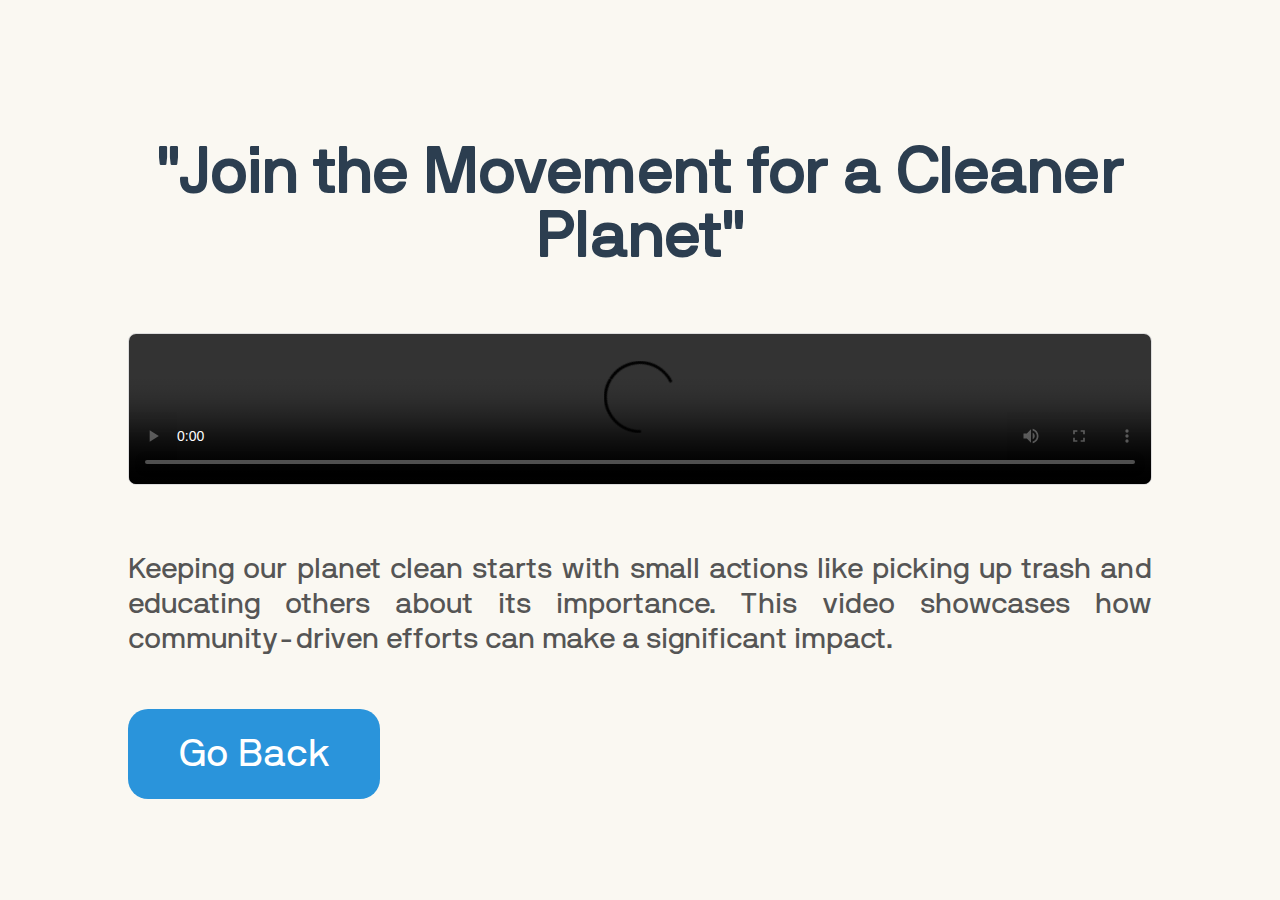
==== blog-cleanup.html @ ae7eabc6 "files added" ====
<!DOCTYPE html>
<html lang="en">
  <head>
    <meta charset="UTF-8" />
    <meta name="viewport" content="width=device-width, initial-scale=1.0" />
    <title>Cleanup Blog</title>
    <link rel="stylesheet" href="styles.css" />
    <link rel="stylesheet" href="blog.css" />
  </head>
  <body>
    <div class="blog-container">
      <h1>"Join the Movement for a Cleaner Planet"</h1>
      <video controls src="./77247-561990865.mp4"></video>
      <p>
        Keeping our planet clean starts with small actions like picking up trash
        and educating others about its importance. This video showcases how
        community-driven efforts can make a significant impact.
      </p>
      <a href="javascript:history.back()">Go Back</a>
    </div>
  </body>
</html>
---- styles.css ----
@font-face {
  font-family: begota display;
  src: url(./Begota\ Display.ttf);
}

@font-face {
  font-family: lucky daddy;
  src: url(./Lucky\ Daddy.ttf);
}

@font-face {
  font-family: mango juice;
  src: url(./Mango\ Juice.ttf);
}

@font-face {
  font-family: nb international regular;
  src: url(./NB\ International\ Regular.ttf);
}

* {
  margin: 0;
  padding: 0;
  box-sizing: border-box;
}

html,
body {
  height: 100%;
  width: 100%;
  background-color: #faf8f2;
  scroll-behavior: smooth;
}

.swiper-container {
  width: 100%;
  height: 50vh;
  overflow: hidden;
}

.swiper-wrapper {
  display: flex;
  transition-timing-function: linear;
}

.swiper-slide {
  background-position: center;
  background-size: cover;
  flex-shrink: 0;
  width: 33.33%;
  height: 100%;
}

#page1 {
  height: 100vh;
  width: 100%;
  background-color: #faf8f2;
  position: relative;
  text-decoration: none;
}

#cursor {
  height: 7.5vw;
  width: 7.5vw;
  background-color: #ff5f38;
  border-radius: 50%;
  position: fixed;
  z-index: 9;
  display: flex;
  align-items: center;
  justify-content: center;
  transform: translate(-100%, -100%);
}

#cursor h5 {
  font-family: "Lucky Daddy";
  font-size: 1.1vw;
  font-weight: 500;
}

#page1 video {
  height: 100%;
  width: 100%;
  object-fit: cover;
  position: absolute;
}

#page1-content {
  height: 100%;
  width: 100%;
  position: relative;
  z-index: 10;
  color: #fff;
  display: flex;
  flex-direction: column;
  align-items: center;
  justify-content: space-between;
}

.first {
  display: flex;
  height: 16vh;
  width: 100%;
  padding: 3vw 3vw;
  justify-content: space-between;
}

.logo h3 {
  font-family: "picarose";
  letter-spacing: 1.5px;
  font-size: 1.4vw;
  color: #fff;
}

.first a {
  text-decoration: none;
}

.nav-link {
  list-style: none;
  position: relative;
}

.drop-down {
  list-style: none;
  display: block;
  position: absolute;
  top: 100%;
  right: -1.5vw;
  padding: 15px;
  font-family: "NB International Regular";
  z-index: 10;
  opacity: 0;
  visibility: hidden;
  transform: translateY(-10px);
  transition: all 0.3s ease-in-out; /* Smooth animasiya */
}
.nav-link:hover .drop-down {
  opacity: 1;
  visibility: visible;
  transform: translateY(0);
}

.drop-down li {
  margin: 10px 0;
}

.drop-down h5 a {
  color: #fff;
  font-size: 1.4vw;
  font-weight: 100;
  text-decoration: none;
}

.drop-down h5 a:hover {
  color: #000000;
  text-decoration: underline;
}

.nav-link:hover .drop-down {
  display: block;
}

.nav-link h4 {
  font-family: "NB International Regular";
  letter-spacing: 1.5px;
  font-size: 1.4vw;
  text-transform: uppercase;
  font-weight: 100;
  cursor: pointer;
  text-shadow: 2px 2px 5px rgba(0, 0, 0, 0.5);
}

#page1-content h1 {
  display: flex;
  font-family: "NB International Regular";
  font-weight: 100;
  font-size: 20vw;
  line-height: 23vw;
}

#page2 {
  font-family: "NB International Regular";
  height: 100%;
  width: 100%;
  position: relative;
  padding: 7vw 3vw 12vw 3vw;
}

#page2-top {
  display: flex;
  align-items: center;
  justify-content: space-between;
  padding-bottom: 2vw;
  margin-bottom: 5vw;
  border-bottom: 1vw;
  border-bottom: 1px solid #000;
}

#page2-top h3 {
  font-size: 1.7vw;
  font-weight: 100;
  width: 26%;
}

#page2-top h4 {
  font-size: 1.7vw;
  font-weight: 100;
}

.elem {
  overflow: hidden;
}

.elem h1 {
  width: 90vw;
  text-align: center;
  font-size: 4.7vw;
  font-weight: 100;
}

#page3 {
  font-family: "Mango Juice";
  height: 100%;
  width: 100%;
  position: relative;
  padding: 5vw 3vw;
}

#page3-top {
  text-align: center;
}

#page3-top h4 {
  margin-bottom: 2vw;
  font-size: 1.6vw;
  font-weight: 500;
}

#page3-top h4 span {
  margin-right: 7px;
  border-radius: 20px;
  padding: 4px 10px;
  background-color: #000;
  color: #fff;
  font-size: 1.2vw;
}

#page3-top h2 {
  text-decoration-line: underline;
  text-decoration-thickness: 2px;
  text-decoration-style: solid;
  font-size: 5vw;
  font-weight: 500;
}

#page3-elements {
  height: 50vw;
  width: 100%;
  margin-top: 8vw;
  display: flex;
  align-items: center;
  justify-content: space-between;
}

#page3-elements .box {
  height: 40vw;
  width: 32.5%;
  position: relative;
}

#page3-elements .box video {
  height: 100%;
  width: 100%;
  object-fit: cover;
  object-position: center;
}

#page3-elements .box .video-2 {
  height: 100%;
  width: 100%;
  object-fit: cover;
  object-position: left;
}

#page3-elements .box img {
  position: absolute;
  height: 100%;
  width: 100%;
  object-fit: cover;
  object-position: center;
  transition: all linear 1s;
}

#page3-elements .box:hover img {
  opacity: 0;
}

#page4 {
  height: 100%;
  width: 100%;
  position: relative;
  font-family: "NB International Regular";
  padding: 7vw 3vw;
}

#page4-top {
  padding-bottom: 2vw;
  margin-bottom: 5vw;
  border-bottom: 1vw;
  border-bottom: 1px solid #000;
}

#page4-top h3 {
  font-size: 1.7vw;
  font-weight: 100;
  width: 32%;
}

.textarea {
  overflow: hidden;
}

.textarea h1 {
  width: 90vw;
  text-align: center;
  font-size: 4.7vw;
  font-weight: 100;
}

#page5 {
  overflow: hidden;
  height: 100%;
  width: 100%;
  position: relative;
  padding: 4vw 0;
  margin: 0 auto;
}

#page5 h1 {
  font-family: "Begota Display";
  font-weight: 100;
  font-size: 2.2vw;
  border-bottom: 1px solid #000;
  width: 95%;
  margin-left: 2%;
  margin-bottom: 4%;
}

#page5 h2 {
  font-family: "Begota Display";
  font-weight: 100;
  font-size: 3vw;
  width: 95%;
  margin-left: 2%;
}

#page6 {
  font-family: "NB International Regular";
  height: 100%;
  width: 100%;
  position: relative;
  padding: 13vw 3vw;
}

#page6-top {
  text-align: center;
  align-items: center;
}

#page6-top h4 {
  font-size: 1.6vw;
  font-weight: 500;
}

#page6-top h2 {
  text-decoration-line: underline;
  text-decoration-thickness: 2px;
  text-decoration-style: solid;
  font-size: 4vw;
  font-weight: 500;
}

.customers-container {
  display: grid;
  grid-template-columns: repeat(auto-fit, minmax(30.6vw, auto));
  gap: 1.8vw;
  margin-top: 5vw;
}
.customers-container .box {
  display: flex;
  flex-direction: column;
  padding: 3vw;
  box-shadow: 2px 2px 5px rgba(0, 0, 0, 0.5);
  text-align: center;
  align-items: center;
  border-radius: 20px;
  justify-content: space-between;
}

.stars .bx {
  font-size: 2vw;
  color: #000000;
}

.customers-container .box p {
  font-size: 2vw;
  padding-bottom: 1vw;
}

.customers-container .box h2 {
  font-size: 1.4vw;
  font-weight: 100;
  margin: 0.2vw 0 0.2vw;
  padding-top: 1vw;
}

.customers-container .box img {
  width: 10vw;
  height: 10vw;
  object-fit: cover;
}

.customers-container .box:hover {
  background-color: #718e5d;
  transition: 0.2s all linear;
}

.modal {
  font-family: "Begota Display";
  display: none;
  position: fixed;
  z-index: 1000;
  top: 0;
  left: 0;
  width: 100%;
  height: 100%;
  background-color: rgba(0, 0, 0, 0.8);
  justify-content: center;
  align-items: center;
}

.modal-content img {
  width: 20vw;
  height: 15vw;
  object-fit: cover;
  border-radius: 10px;
}

.modal-content p {
  font-size: 2vw;
  margin-bottom: 1vw;
}

.modal-content h2 {
  margin-top: 1vw;
  font-size: 2vw;
}

.modal-content {
  background: #fff;
  padding: 6vw;
  border-radius: 10px;
  width: 50vw;
  text-align: center;
  position: relative;
}

.close-btn {
  position: absolute;
  top: 10px;
  right: 20px;
  font-size: 4vw;
  cursor: pointer;
}

#modal-box-container {
  display: flex;
  flex-direction: column;
  align-items: center;
  text-align: center;
}

.footer {
  font-family: "NB International Regular";
  color: #faf8f2;
  height: 100%;
  width: 100%;
  background-color: #0c0c0c;
  position: relative;
  display: flex;
  gap: 3vw;
  margin-top: 2vw;
  padding: 6vw 3vw;
  justify-content: space-between;
}

.footer-box h2 {
  font-size: 2.1vw;
  font-weight: 100;
  margin-bottom: 3vw;
}

.footer-box p {
  width: 30vw;
  font-size: 1.6vw;
  margin-bottom: 5vw;
}

.social {
  display: flex;
  align-items: center;
  column-gap: 1vw;
}

.social a .bx {
  font-size: 2.5vw;
  color: #000000;
  padding: 1.3vw;
  background: #718e5d;
  border-radius: 15px;
}

.social a .bx:hover {
  background-color: #e0e0e0;
  color: #718e5d;
}

.footer-box h3 {
  font-size: 2vw;
  font-weight: 100;
  margin-bottom: 3vw;
}

.footer-box li a {
  text-decoration: none;
  color: #333;
}

.footer-box li {
  width: 10vw;
  font-size: 1.4vw;
  list-style: none;
}

.footer-box li a:hover {
  color: #ff5f38;
}

.contact {
  display: flex;
  flex-direction: column;
  row-gap: 1vw;
  width: 26vw;
}

.contact span {
  font-size: 2vw;
  display: flex;
  align-items: center;
}

.contact i {
  font-size: 1.8vw;
  margin-right: 0.5vw;
}

#loader {
  font-family: "picarose";
  letter-spacing: 1.5px;
  height: 100%;
  width: 100%;
  position: fixed;
  top: 0;
  background-color: #000;
  z-index: 102;
  display: flex;
  align-items: center;
  justify-content: center;
  color: #fff;
  gap: 10px;
}

#loader h3 {
  font-weight: 200;
  font-size: 2vw;
}

#page8 {
  font-family: "picarose";

  height: 100%;
  width: 100%;
  position: relative;
  padding: 0 3vw 5vw 3vw;
}

.eco-info {
  text-align: center;
  overflow: hidden;
  margin-bottom: 10vw;
}

.eco-info-header {
  display: flex;
  flex-direction: column;
  align-items: center;
  margin-top: 100px;
  opacity: 0;
  transform: translateY(50px);
  transition: opacity 1s ease-out, transform 1s ease-out;
  margin-bottom: 10vw;
}

.eco-info-header h2 {
  font-size: 7vw;
  margin-bottom: 10px;
}

.eco-info-header p {
  width: 90vw;
  font-size: 3vw;
  color: #718e5d;
  letter-spacing: 0.2vw;
}

.eco-info.scrolled .eco-info-header {
  opacity: 1;
  transform: translateY(0);
}

.carousel-container2 {
  position: relative;
  width: 100%;
  margin: 0 auto;
  overflow: hidden;
}

.carousel-track {
  display: flex;
  gap: 20px;
  transition: transform 0s;
  will-change: transform;
}

.info-card {
  flex-shrink: 0;
  width: 50vw;
  margin-right: 20px;
  background-color: #000000;
  color: #fff;
  text-align: center;
  transition: background-color 0.3s, transform 0.3s ease-in-out;
}

.info-card:hover {
  background-color: rgba(0, 0, 0, 0.8);
  transform: scale(1.05);
}

.info-card img {
  width: 100%;
  height: 100%;
  object-fit: cover;
  display: block;
  transition: filter 0.3s ease-in-out;
}

.info-card .card-overlay {
  position: absolute;
  bottom: -101%;
  left: 0;
  width: 100%;
  height: 100%;
  display: flex;
  align-items: center;
  justify-content: center;
  text-align: center;
  color: #ffffff;
  font-size: 3vw;
  font-weight: 500;
  padding: 20px;
  transition: bottom 0.3s ease-in-out;
  background-color: rgba(113, 142, 93, 0.8);
}

.info-card .card-overlay p {
  color: #dedede;
}

.info-card:hover .card-overlay {
  bottom: 0;
}

#page9 {
  font-family: "Begota Display";
  height: 60vw;
  width: 100%;
  position: relative;
  padding: 5vw 10.5vw;
  padding-bottom: 8vw;
  display: flex;
  align-items: center;
  border-top: 1px solid #333;
  justify-content: space-between;
}

#page9-left {
  height: 100%;
  width: 40vw;
  display: flex;
  align-items: flex-start;
  justify-content: space-between;
  flex-direction: column;
  padding: 3vw 0;
}

#page9-left p {
  font-size: 1.2vw;
}

#page9-left h5 {
  font-family: "NB International Regular";

  width: 75%;
  font-weight: 400;
  font-size: 1.4vw;
}

#page9-right {
  height: 100%;
  width: 50vw;
}

.right-elem {
  position: relative;
  padding-top: 2vw;
  padding-bottom: 5vw;
  border-bottom: 1px solid #333;
}

.right-elem h2 {
  font-size: 1.7vw;
  font-weight: 400;
}

.right-elem img {
  height: 13vw;
  width: 13vw;
  border-radius: 50%;
  object-fit: cover;
  opacity: 0;
  position: absolute;
  scale: 0;
}

#page10 {
  font-family: "Begota Display";
  min-height: 100%;
  width: 100%;
  position: relative;
  padding-top: 13vh;
}

.section {
  width: 100%;
  height: 70vw;
  display: flex;
  justify-content: space-between;
  padding: 0 10vw;
  padding-bottom: 0;
}

.sec-left {
  height: 100%;
  width: 30%;
  padding-top: 3vh;
  border-top: 2px solid #000;
}

.sec-left h2 {
  font-size: 2.1vw;
  font-weight: 500;
  color: #000;
}

.sec-left p {
  color: #000;
  margin-top: 10vh;
  font-size: 1.2vw;
}

.sec-right {
  height: 50%;
  width: 60%;
  position: relative;
}

.sec-right img {
  height: 100%;
  width: 100%;
  object-fit: cover;
}

.sec-right video {
  height: 100%;
  width: 100%;
  position: absolute;
  top: 0;
  left: 0;
  object-fit: cover;
  opacity: 0;
  transition: opacity ease 0.1s;
}

#page11 {
  font-family: "NB International Regular";
  height: 100%;
  width: 100%;
  position: relative;
  padding: 5vh 10.5vw;
  display: flex;
  align-items: flex-start;
  justify-content: space-between;
}

#page11 button {
  background-color: rgba(192, 195, 40, 0.8);
  color: #faf8f2;
  padding: 1.3vw 2.5vw;
  font-weight: 600;
  font-size: 1.3vw;
  border-radius: 50px;
  border: none;
  position: sticky;
  top: 15%;
  cursor: pointer;
  transition: background-color 0.3s ease, transform 0.3s ease;
}
#page11 button:hover {
  background-color: rgba(192, 195, 40, 1);
  transform: scale(1.05);
}

#page11-right {
  width: 70%;
}

#page11-right > p {
  font-size: 2vw;
}

#page11-right > p span {
  width: 15vw;
  display: inline-block;
}

#page11-content {
  width: 100%;
  margin-top: 5vh;
  padding: 5vh 0;
}

#page11-content h1 {
  font-size: 3vw;
  font-weight: 500;
}

#page11-content #flex {
  display: flex;
  margin-top: 4vh;
  margin-bottom: 4vh;
}

#page11-content #flex h4 {
  border-radius: 50px;
  border: 1px solid #000000;
  padding: 1vw 2vw;
  font-weight: 400;
  font-size: 0.8vw;
}

.page11-elem {
  display: flex;
  align-items: flex-start;
  justify-content: space-between;
  transition: all cubic-bezier(0.19, 1, 0.22, 1) 1s;
  padding-top: 3vh;
  padding-bottom: 9vh;
  overflow: hidden;
  border-top: 1px solid #333;
  position: relative;
}

.page11-elem p {
  width: 55%;
  font-size: 0.8vw;
  position: relative;
  z-index: 8;
}

.page11-elem h3 {
  font-size: 1.6vw;
  font-weight: 400;
  position: relative;
  transition: all cubic-bezier(0.19, 1, 0.22, 1) 1s;
  z-index: 8;
}

.page11-elem i {
  font-size: 1vw;
  position: relative;
  transition: all cubic-bezier(0.19, 1, 0.22, 1) 1s;
  z-index: 8;
}

.over {
  height: 100%;
  width: 100%;
  background-color: rgba(113, 142, 93, 0.8);
  position: absolute;
  top: 0;
  transform: translateY(-100%);
  opacity: 0;
  transition: all cubic-bezier(0.19, 1, 0.22, 1) 1s;
}

.page11-elem:hover h3 {
  padding-left: 1vw;
}

.page11-elem:hover i {
  padding-right: 1vw;
}

.page11-elem:hover .over {
  transform: translateY(0);
  opacity: 1;
}

.page11-elem:hover {
  border-top: 2px solid #fff;
}

summary::marker {
  content: "";
}

.uiux {
  border-top: 1px solid #333;
  padding: 3vh 0;
}

.product {
  padding: 3vh 0;

  border-top: 1px solid #333;
}

#page12 {
  font-family: "NB International Regular";

  height: 100%;
  width: 100%;
  padding: 10vh 10vw;
}

#page12 > h1 {
  font-size: 5.5vw;
  color: #000;
  padding-left: 23vw;
  padding-right: 5vw;
  line-height: 5.8vw;
  padding-bottom: 10vh;
  border-bottom: 1px solid #dadada;
}

#page12-content {
  color: #000;
  display: flex;
  align-items: flex-start;
  justify-content: space-between;
  padding: 8vh 0;
}

#page12-content #right-12 {
  width: 70%;
}

#page12-content #right-12 p {
  font-size: 1.8vw;
  color: #000;
  margin-bottom: 5vh;
  width: 80%;
}

#blue-btn {
  color: #faf8f2;
  width: 16vw;
  height: 5vw;
  border-radius: 100px;
  display: flex;
  align-items: center;
  justify-content: center;
}

#blue-btn button {
  font-family: "NB International Regular";
  background-color: #4f5bff;
  color: #faf8f2;
  padding: 1.3vw 2.5vw;
  font-weight: 600;
  font-size: 1.1vw;
  border-radius: 50px;
  border: none;
  position: sticky;
  top: 15%;
  cursor: pointer;
  transition: background-color 0.3s ease, transform 0.3s ease;
}

#blue-btn button:hover {
  background-color: #3e48d2;
  transform: scale(1.05);
}

#blue-btn h4 i {
  font-size: 1.1vw;
  font-weight: 100;
  margin-left: 0.5vw;
}

#page12-bottom {
  height: 44vh;
  width: 100%;
  border-top: 1px solid #dadada;
  display: flex;
  align-items: flex-start;
  justify-content: center;
}

#btm12-part1 {
  border-right: 1px solid #dadada;
  width: 12%;
  height: 100%;
}

#btm12-part2 {
  border-right: 1px solid #dadada;
  width: 28%;
  height: 100%;
}

#btm12-part3 {
  border-right: 1px solid #dadada;
  width: 28%;
  height: 100%;
}

#btm12-part4 {
  border-right: 1px solid #dadada;
  width: 28%;
  height: 100%;
}

#btm12-part5 {
  border-right: 1px solid #dadada;

  width: 28%;
  height: 100%;
}

#btm12-part6 {
  width: 28%;
  height: 100%;
}

.btm12-parts {
  padding: 3vh 0.6vw;
}

.btm12-parts h5 {
  color: #000;
  font-weight: 500;
  font-size: 1.5vw;
  margin-bottom: 4vh;
}

.btm12-parts h4 {
  background-color: rgba(113, 142, 93, 0.8);

  width: 80%;
  padding: 5px 7px;
  margin-bottom: 0.3vh;
  border-radius: 50px;
  font-size: 0.7vw;
  display: flex;
  align-items: center;
  font-weight: 500;
}

.btm12-parts h4 span {
  color: #fff;
  display: flex;
  align-items: center;
  justify-content: center;
  width: 1.5vw;
  height: 1.5vw;
  background-color: #252525;
  padding: 0.5vw;
  border-radius: 50%;
  margin-right: 1vw;
}
---- blog.css ----
@font-face {
  font-family: nb international regular;
  src: url(./NB\ International\ Regular.ttf);
}

* {
  margin: 0;
  padding: 0;
  box-sizing: border-box;
}

html,
body {
  font-family: "NB International Regular";
  height: 100%;
  width: 100%;
  background-color: #faf8f2;
  scroll-behavior: smooth;
}

.blog-container {
  width: 100%;
  height: 100%;
  padding: 10vw;
  border-radius: 8px;
}

.blog-container h1 {
  margin-top: 1vw;
  font-size: 5vw;
  margin-bottom: 5vw;
  color: #2c3e50;
  text-align: center;
}

.blog-container video {
  width: 100%;
  height: auto;
  border: 1px solid #ddd;
  border-radius: 8px;
  margin-bottom: 5vw;
}

.blog-container p {
  font-size: 2.3vw;
  line-height: 1.2;
  margin-bottom: 4vw;
  color: #555;
  text-align: justify;
}

.blog-container a {
  display: inline-block;
  padding: 2vw 4vw;
  font-size: 3vw;
  color: #fff;
  background-color: #2a94db;
  text-decoration: none;
  border-radius: 20px;
  text-align: center;
  transition: background-color 0.3s ease;
  margin-bottom: 2vw;
}

.blog-container a:hover {
  background-color: #555;
  color: #2a94db;
}
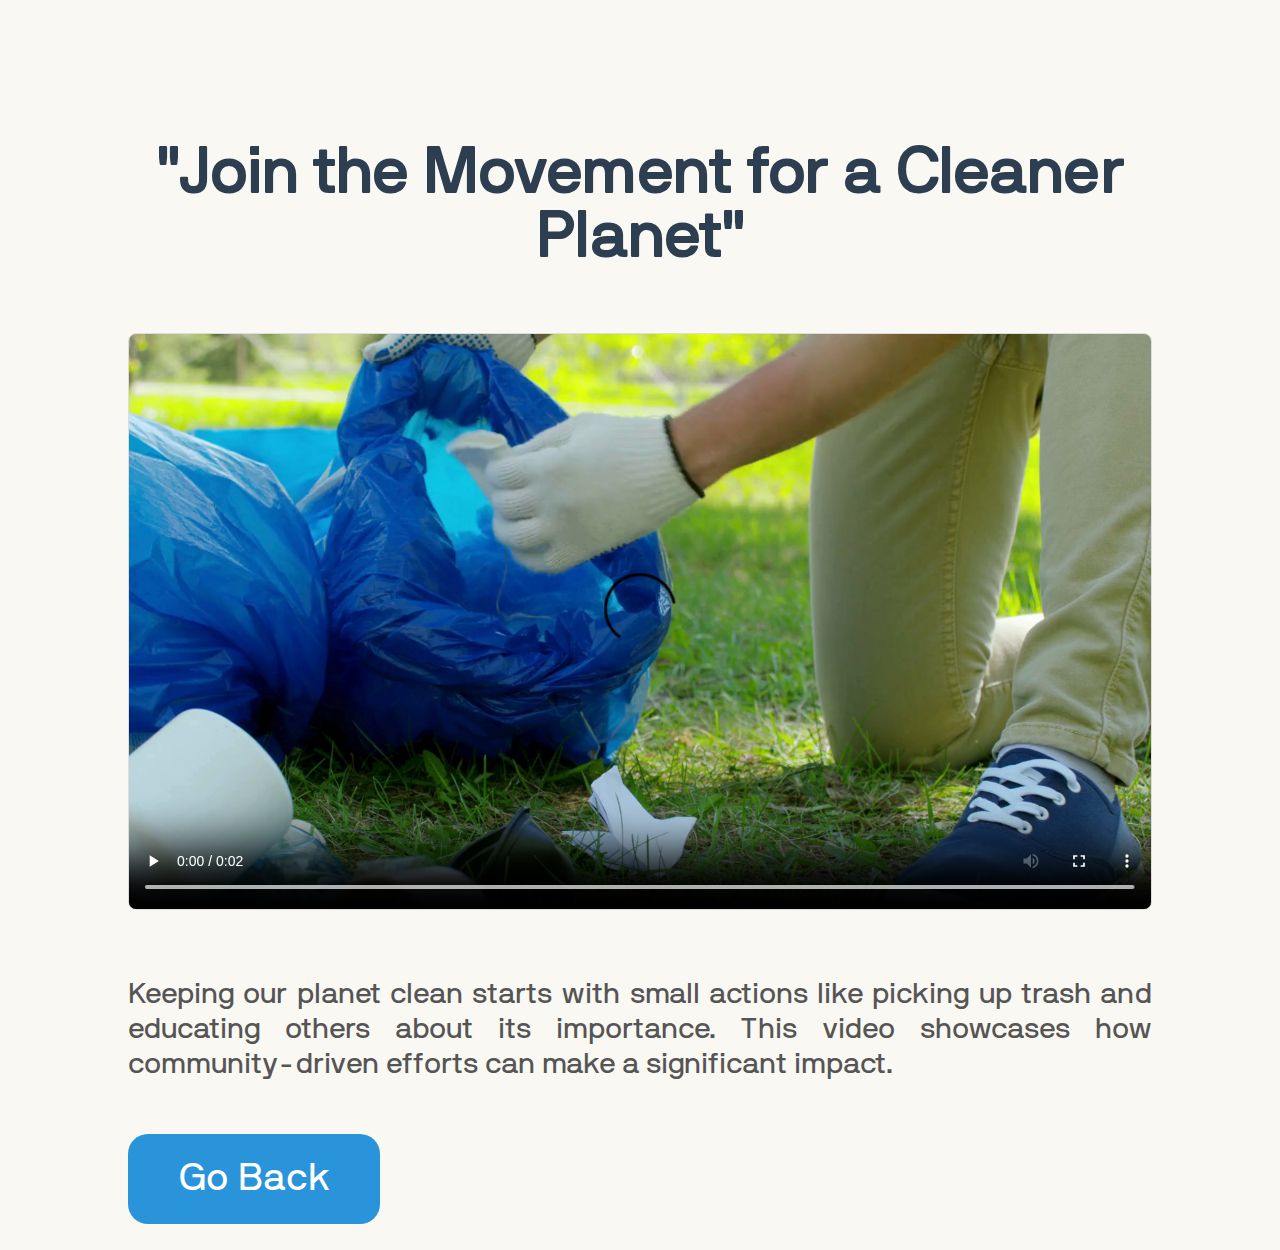
==== commit f328c8dd: "files added" ====
--- a/blog-cleanup.html
+++ b/blog-cleanup.html
@@ -10,7 +10,7 @@
   <body>
     <div class="blog-container">
       <h1>"Join the Movement for a Cleaner Planet"</h1>
-      <video controls src="./77247-561990865.mp4"></video>
+      <video controls src="./Untitled design (3).mp4"></video>
       <p>
         Keeping our planet clean starts with small actions like picking up trash
         and educating others about its importance. This video showcases how
